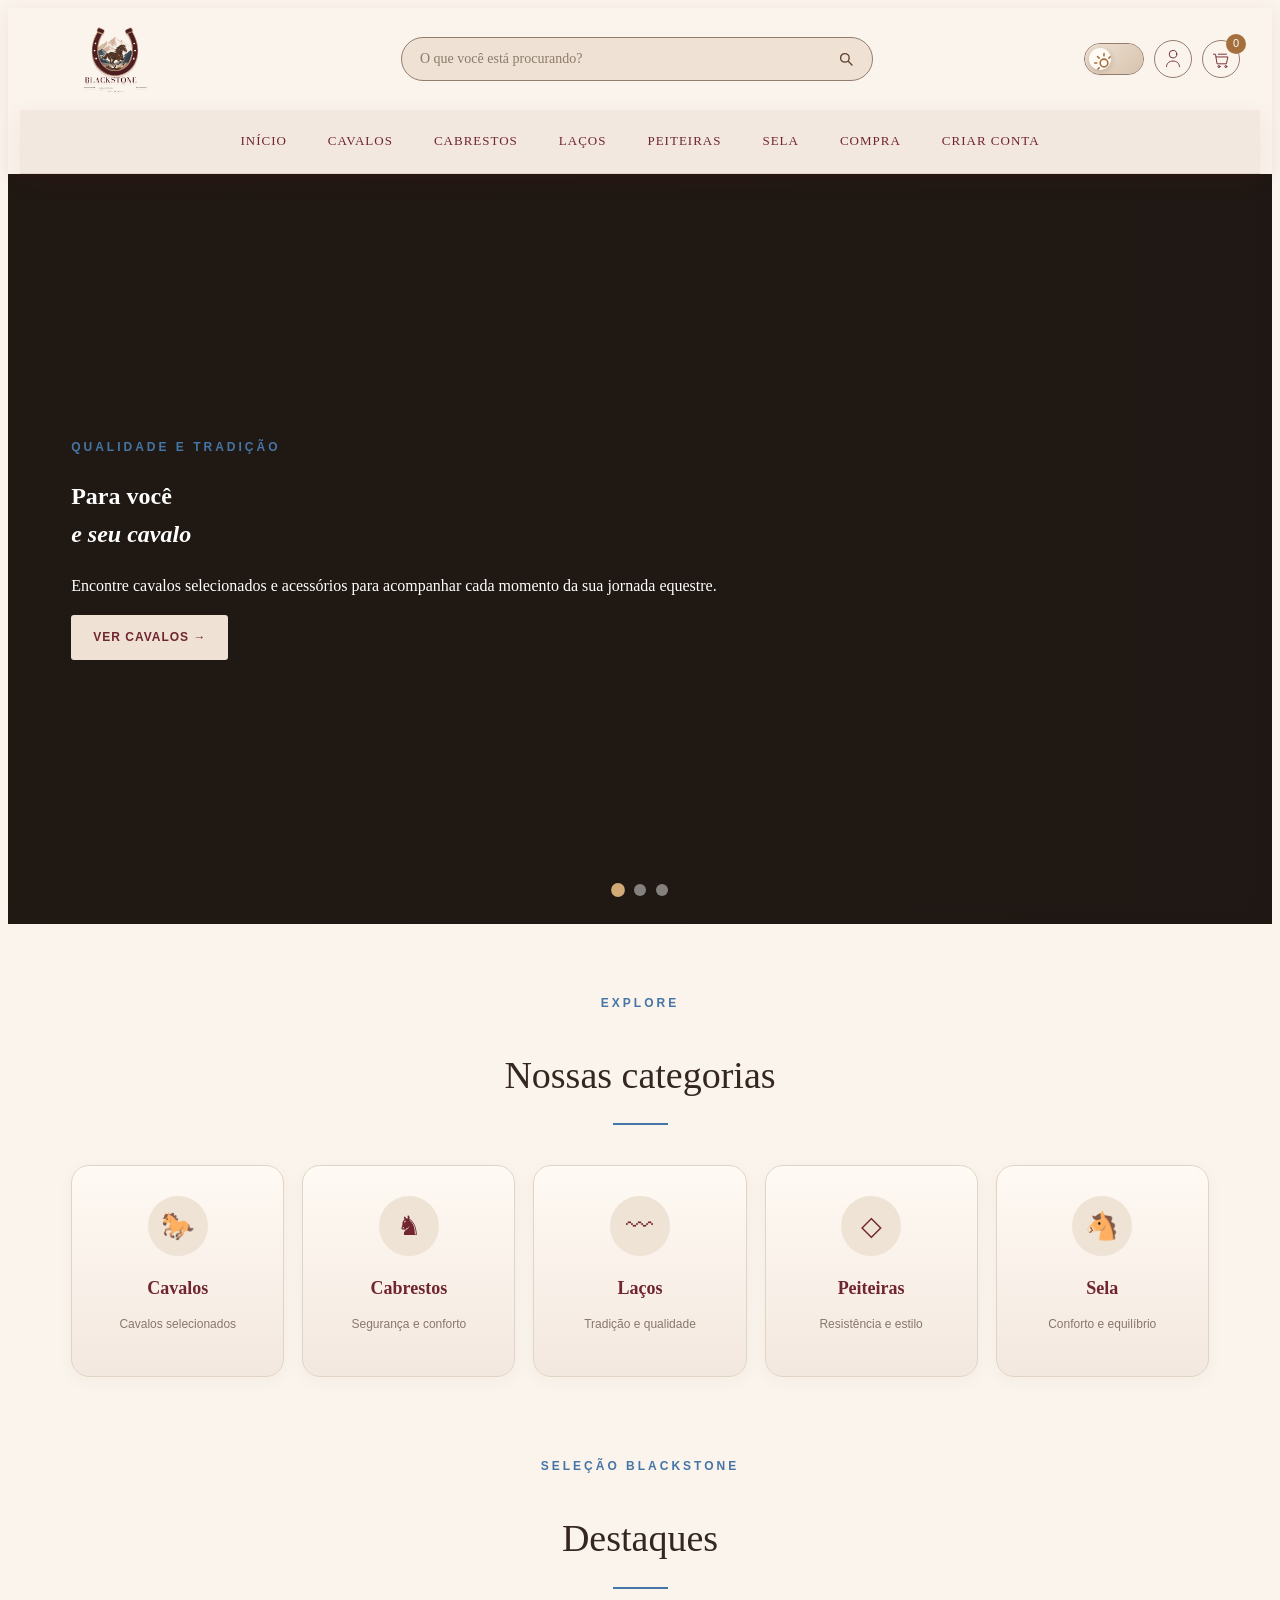
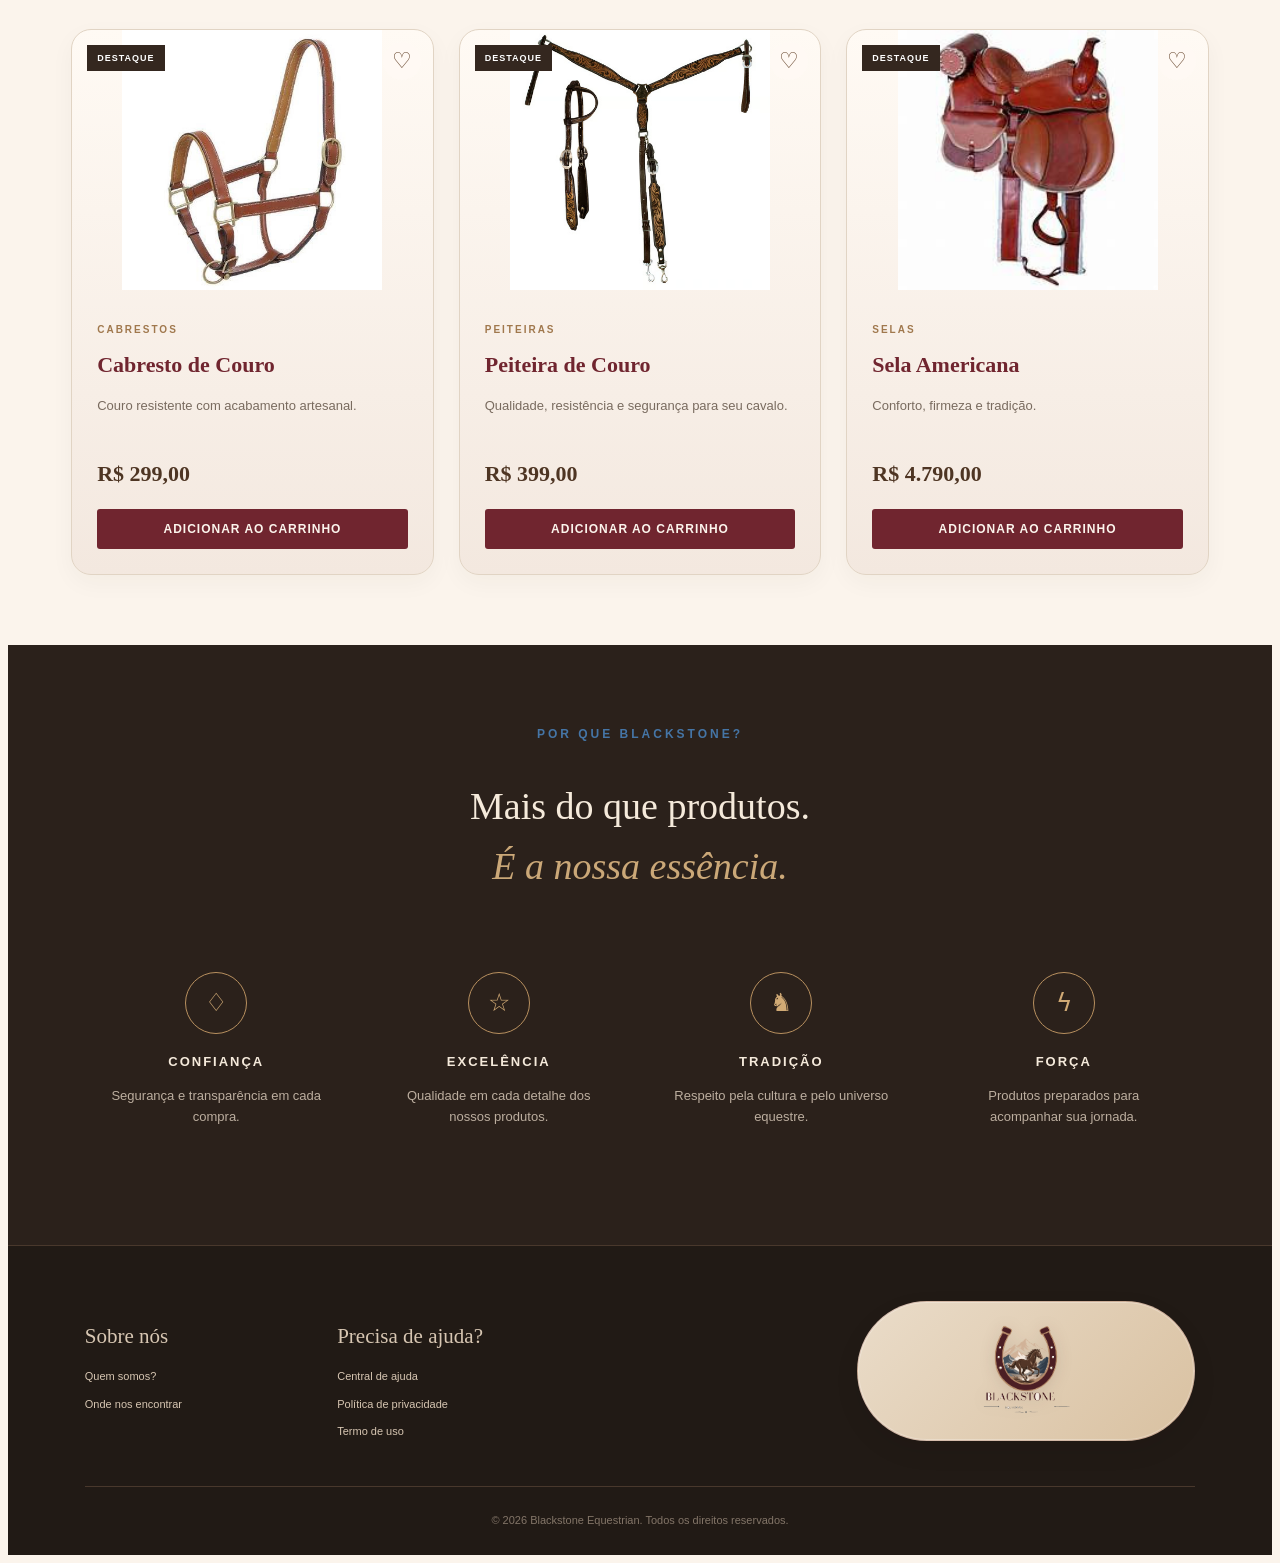
==== index.html @ 51ea4950 "organização do projeto" ====
<!doctype html>
<html lang="pt-BR">
  <head>
    <meta charset="UTF-8" />
    <meta name="viewport" content="width=device-width, initial-scale=1.0" />
    <meta
      name="description"
      content="Blackstone Equestrian - Cavalos e acessórios para o universo equestre."
    />
    <title>Blackstone Equestrian</title>
    <link rel="stylesheet" href="stlye.css" />
  </head>

  <body>
    <div class="site-topo">
      <header class="cabecalho">
        <a href="#inicio" class="logo" aria-label="Blackstone Equestrian">
          <img
            src="assets/img/logobse-transparent.png"
            alt="Blackstone Equestrian"
            class="logo-image"
          />
        </a>

        <div class="pesquisa">
          <input
            type="text"
            id="searchInput"
            placeholder="O que você está procurando?"
          />
          <button type="button" id="searchBtn" aria-label="Buscar">
            <svg class="search-icon" viewBox="0 0 24 24" aria-hidden="true">
              <circle cx="10.5" cy="10.5" r="5.7"></circle>
              <path d="M15.3 15.3 L20 20"></path>
            </svg>
          </button>
        </div>

        <div class="acoes">
          <button
            type="button"
            class="icone theme-toggle"
            id="themeToggle"
            title="Alternar tema"
            aria-label="Alternar modo claro e escuro"
            aria-pressed="false"
          >
            <span class="theme-toggle-track" aria-hidden="true">
              <span class="theme-toggle-icon">
                <svg
                  class="theme-icon-svg sun"
                  viewBox="0 0 24 24"
                  aria-hidden="true"
                >
                  <circle cx="12" cy="12" r="4.2"></circle>
                  <path
                    d="M12 1.8v2.4M12 19.8v2.4M4.93 4.93l1.7 1.7M17.37 17.37l1.7 1.7M1.8 12h2.4M19.8 12h2.4M4.93 19.07l1.7-1.7M17.37 6.63l1.7-1.7"
                  ></path>
                </svg>
                <svg
                  class="theme-icon-svg moon"
                  viewBox="0 0 24 24"
                  aria-hidden="true"
                >
                  <path
                    d="M18.5 14.2A7.2 7.2 0 0 1 9.8 5.5a7.3 7.3 0 1 0 8.7 8.7Z"
                  ></path>
                </svg>
              </span>
            </span>
          </button>

          <a
            href="#conta"
            class="icone"
            title="Minha conta"
            aria-label="Minha conta"
          >
            <svg class="header-icon" viewBox="0 0 32 32" aria-hidden="true">
              <circle cx="16" cy="9" r="5.5"></circle>
              <path d="M6.5 27c.6-5.2 4.1-8 9.5-8s8.9 2.8 9.5 8"></path>
            </svg>
          </a>

          <a
            href="#compra"
            class="icone carrinho"
            title="Carrinho"
            aria-label="Carrinho"
          >
            <svg class="header-icon" viewBox="0 0 32 32" aria-hidden="true">
              <path d="M5 9h3l2.2 14h13.6l2.2-10H9"></path>
              <path d="M12 9h12"></path>
              <circle cx="13" cy="27" r="1.5"></circle>
              <circle cx="23" cy="27" r="1.5"></circle>
            </svg>
            <span id="cartCount">0</span>
          </a>
        </div>
      </header>

      <nav class="menu" aria-label="Navegação principal">
        <a href="#inicio">Início</a>
        <a href="#cavalos">Cavalos</a>
        <a href="#cabrestos">Cabrestos</a>
        <a href="#lacos">Laços</a>
        <a href="#peiteiras">Peiteiras</a>
        <a href="#sela">Sela</a>
        <a href="#compra">Compra</a>
        <a href="#conta">Criar conta</a>
      </nav>
    </div>

    <main>
      <section id="inicio" class="pagina">
        <div class="banner-slider" aria-label="Banner promocional">
          <div class="banner-slide active">
            <div class="banner-conteudo">
              <span class="subtitulo">QUALIDADE E TRADIÇÃO</span>

              <h1>
                Para você
                <br />
                <em>e seu cavalo</em>
              </h1>

              <p>
                Encontre cavalos selecionados e acessórios para acompanhar cada
                momento da sua jornada equestre.
              </p>

              <a href="#cavalos" class="botao botao-claro">VER CAVALOS →</a>
            </div>
          </div>

          <div class="banner-slide">
            <div class="banner-conteudo">
              <span class="subtitulo">O MELHOR PARA O SEU CAVALO</span>

              <h1>
                Estilo,
                <br />
                <em>conforto e tradição</em>
              </h1>

              <p>
                Acesse produtos pensados para desempenho, segurança e cuidado no
                dia a dia da equitação.
              </p>

              <a href="#cabrestos" class="botao botao-claro"
                >VER ACESSÓRIOS →</a
              >
            </div>
          </div>

          <div class="banner-slide">
            <div class="banner-conteudo">
              <span class="subtitulo">SELEÇÃO BLACKSTONE</span>

              <h1>
                Para você
                <br />
                <em>e seu cavalo</em>
              </h1>

              <p>
                Descubra itens de alta qualidade para uma rotina mais elegante,
                segura e completa.
              </p>

              <a href="#sela" class="botao botao-claro">VER SELEÇÃO →</a>
            </div>
          </div>

          <div class="banner-dots" aria-label="Navegação do banner">
            <button
              class="banner-dot active"
              type="button"
              aria-label="Slide 1"
            ></button>
            <button
              class="banner-dot"
              type="button"
              aria-label="Slide 2"
            ></button>
            <button
              class="banner-dot"
              type="button"
              aria-label="Slide 3"
            ></button>
          </div>
        </div>

        <div class="conteudo">
          <div class="titulo-secao">
            <span>EXPLORE</span>
            <h2>Nossas categorias</h2>
          </div>

          <div class="categorias">
            <a href="#cavalos" class="categoria">
              <div class="categoria-icone">🐎</div>
              <h3>Cavalos</h3>
              <p>Cavalos selecionados</p>
            </a>

            <a href="#cabrestos" class="categoria">
              <div class="categoria-icone">♞</div>
              <h3>Cabrestos</h3>
              <p>Segurança e conforto</p>
            </a>

            <a href="#lacos" class="categoria">
              <div class="categoria-icone">〰</div>
              <h3>Laços</h3>
              <p>Tradição e qualidade</p>
            </a>

            <a href="#peiteiras" class="categoria">
              <div class="categoria-icone">◇</div>
              <h3>Peiteiras</h3>
              <p>Resistência e estilo</p>
            </a>

            <a href="#sela" class="categoria">
              <div class="categoria-icone">🐴</div>
              <h3>Sela</h3>
              <p>Conforto e equilíbrio</p>
            </a>
          </div>

          <div class="titulo-secao">
            <span>SELEÇÃO BLACKSTONE</span>
            <h2>Destaques</h2>
          </div>

          <div class="produtos">
            <article class="produto">
              
              <div class="produto-imagem" 
              style="background-image:
               url('./assets/img/cabresto1.jpg'); 
               background-repeat: no-repeat;
               background-size: contain;" >

                <span class="etiqueta">DESTAQUE</span>
                <button class="favorito" type="button">♡</button>

                
              </div>

              <div class="produto-info">
                <span class="categoria-produto">CABRESTOS</span>
                <h3>Cabresto de Couro</h3>

                <p>Couro resistente com acabamento artesanal.</p>
                <strong class="preco">R$ 299,00</strong>
                <button
                  type="button"
                  class="botao"
                  onclick="adicionarCarrinho('Cabresto de Couro', 'R$ 299,00')"
                >
                  ADICIONAR AO CARRINHO
                </button>
              </div>
            </article>

            <article class="produto">

              <div class="produto-imagem" 
              style="background-image:
               url('./assets/img/peitoral\ de\ couro.avif'); 
               background-repeat: no-repeat;
               background-size: contain;" >

                <span class="etiqueta">DESTAQUE</span>
                <button class="favorito" type="button">♡</button>
              </div>

              <div class="produto-info">
                <span class="categoria-produto">PEITEIRAS</span>
                <h3>Peiteira de Couro</h3>
                <p>Qualidade, resistência e segurança para seu cavalo.</p>
                <strong class="preco">R$ 399,00</strong>
                <button
                  type="button"
                  class="botao"
                  onclick="adicionarCarrinho('Peiteira de Couro', 'R$ 399,00')"
                >
                  ADICIONAR AO CARRINHO
                </button>
              </div>
            </article>

            <article class="produto">

              <div class="produto-imagem" 
              style="background-image:
               url('./assets/img/sela.1.jpg'); 
               background-repeat: no-repeat;
               background-size: contain;" >

                <span class="etiqueta">DESTAQUE</span>
                <button class="favorito" type="button">♡</button>
              </div>

              <div class="produto-info">
                <span class="categoria-produto">SELAS</span>
                <h3>Sela Americana</h3>
                <p>Conforto, firmeza e tradição.</p>
                <strong class="preco">R$ 4.790,00</strong>
                <button
                  type="button"
                  class="botao"
                  onclick="adicionarCarrinho('Sela Americana', 'R$ 4.790,00')"
                >
                  ADICIONAR AO CARRINHO
                </button>
              </div>
            </article>
          </div>
        </div>

        <section class="diferenciais">
          <div class="diferenciais-titulo">
            <span>POR QUE BLACKSTONE?</span>
            <h2>
              Mais do que produtos.
              <br />
              <em>É a nossa essência.</em>
            </h2>
          </div>

          <div class="diferenciais-grid">
            <div class="diferencial">
              <div class="diferencial-icone">♢</div>
              <h3>CONFIANÇA</h3>
              <p>Segurança e transparência em cada compra.</p>
            </div>

            <div class="diferencial">
              <div class="diferencial-icone">☆</div>
              <h3>EXCELÊNCIA</h3>
              <p>Qualidade em cada detalhe dos nossos produtos.</p>
            </div>

            <div class="diferencial">
              <div class="diferencial-icone">♞</div>
              <h3>TRADIÇÃO</h3>
              <p>Respeito pela cultura e pelo universo equestre.</p>
            </div>

            <div class="diferencial">
              <div class="diferencial-icone">ϟ</div>
              <h3>FORÇA</h3>
              <p>Produtos preparados para acompanhar sua jornada.</p>
            </div>
          </div>
        </section>
      </section>

      <section id="cavalos" class="pagina pagina-categoria">
        <div class="cabecalho-pagina">
          <span>NOSSA SELEÇÃO</span>
          <h1>Cavalos</h1>
          <p>Cavalos selecionados para diferentes estilos e necessidades.</p>
        </div>

        <div class="conteudo">
          <div class="produtos">
            <article class="produto">
              <div class="produto-imagem"></div>
              <div class="produto-info">
                <span class="categoria-produto">QUARTO DE MILHA</span>
                <h3>Quarto de Milha</h3>
                <p>Excelente linhagem e ótimo desempenho.</p>
                <strong class="preco">R$ 45.000,00</strong>
                <button
                  class="botao"
                  onclick="adicionarCarrinho('Quarto de Milha', 'R$ 45.000,00')"
                >
                  COMPRAR
                </button>
              </div>
            </article>

            <article class="produto">
              <div class="produto-imagem"></div>
              <div class="produto-info">
                <span class="categoria-produto">MANGALARGA</span>
                <h3>Mangalarga Marchador</h3>
                <p>Elegância, resistência e tradição.</p>
                <strong class="preco">R$ 32.000,00</strong>
                <button
                  class="botao"
                  onclick="
                    adicionarCarrinho('Mangalarga Marchador', 'R$ 32.000,00')
                  "
                >
                  COMPRAR
                </button>
              </div>
            </article>

            <article class="produto">
              <div class="produto-imagem"></div>
              <div class="produto-info">
                <span class="categoria-produto">CRIOULO</span>
                <h3>Crioulo</h3>
                <p>Força, docilidade e adaptação.</p>
                <strong class="preco">R$ 28.000,00</strong>
                <button
                  class="botao"
                  onclick="adicionarCarrinho('Crioulo', 'R$ 28.000,00')"
                >
                  COMPRAR
                </button>
              </div>
            </article>
          </div>
        </div>
      </section>

      <section id="cabrestos" class="pagina pagina-categoria">
        <div class="cabecalho-pagina">
          <span>ACESSÓRIOS</span>
          <h1>Cabrestos</h1>
          <p>Segurança, conforto e controle.</p>
        </div>

        <div class="conteudo">
          <div class="produtos">
            <article class="produto">
              <div class="produto-imagem"></div>
              <div class="produto-info">
                <h3>Cabresto de Couro</h3>
                <p>Couro resistente e acabamento artesanal.</p>
                <strong class="preco">R$ 299,00</strong>
                <button
                  class="botao"
                  onclick="adicionarCarrinho('Cabresto de Couro', 'R$ 299,00')"
                >
                  COMPRAR
                </button>
              </div>
            </article>

            <article class="produto">
              <div class="produto-imagem"></div>
              <div class="produto-info">
                <h3>Cabresto de Nylon</h3>
                <p>Leve, resistente e confortável.</p>
                <strong class="preco">R$ 149,00</strong>
                <button
                  class="botao"
                  onclick="adicionarCarrinho('Cabresto de Nylon', 'R$ 149,00')"
                >
                  COMPRAR
                </button>
              </div>
            </article>

            <article class="produto">
              <div class="produto-imagem"></div>
              <div class="produto-info">
                <h3>Cabresto Soft</h3>
                <p>Conforto para o uso diário.</p>
                <strong class="preco">R$ 219,00</strong>
                <button
                  class="botao"
                  onclick="adicionarCarrinho('Cabresto Soft', 'R$ 219,00')"
                >
                  COMPRAR
                </button>
              </div>
            </article>
          </div>
        </div>
      </section>

      <section id="lacos" class="pagina pagina-categoria">
        <div class="cabecalho-pagina">
          <span>ACESSÓRIOS</span>
          <h1>Laços</h1>
          <p>Tradição e qualidade em cada detalhe.</p>
        </div>

        <div class="conteudo">
          <div class="produtos">
            <article class="produto">
              <div class="produto-imagem"></div>
              <div class="produto-info">
                <h3>Laço de Seda</h3>
                <p>Trançado tradicional e acabamento refinado.</p>
                <strong class="preco">R$ 149,00</strong>
                <button
                  class="botao"
                  onclick="adicionarCarrinho('Laço de Seda', 'R$ 149,00')"
                >
                  COMPRAR
                </button>
              </div>
            </article>

            <article class="produto">
              <div class="produto-imagem"></div>
              <div class="produto-info">
                <h3>Laço de Corda</h3>
                <p>Resistente para treino e manejo.</p>
                <strong class="preco">R$ 119,00</strong>
                <button
                  class="botao"
                  onclick="adicionarCarrinho('Laço de Corda', 'R$ 119,00')"
                >
                  COMPRAR
                </button>
              </div>
            </article>

            <article class="produto">
              <div class="produto-imagem"></div>
              <div class="produto-info">
                <h3>Laço de Competição</h3>
                <p>Precisão e desempenho para provas.</p>
                <strong class="preco">R$ 189,00</strong>
                <button
                  class="botao"
                  onclick="adicionarCarrinho('Laço de Competição', 'R$ 189,00')"
                >
                  COMPRAR
                </button>
              </div>
            </article>
          </div>
        </div>
      </section>

      <section id="peiteiras" class="pagina pagina-categoria">
        <div class="cabecalho-pagina">
          <span>ACESSÓRIOS</span>
          <h1>Peiteiras</h1>
          <p>Proteção, conforto e desempenho.</p>
        </div>

        <div class="conteudo">
          <div class="produtos">
            <article class="produto">
              <div class="produto-imagem"></div>
              <div class="produto-info">
                <h3>Peiteira de Couro</h3>
                <p>Couro firme e acabamento artesanal.</p>
                <strong class="preco">R$ 399,00</strong>
                <button
                  class="botao"
                  onclick="adicionarCarrinho('Peiteira de Couro', 'R$ 399,00')"
                >
                  COMPRAR
                </button>
              </div>
            </article>

            <article class="produto">
              <div class="produto-imagem"></div>
              <div class="produto-info">
                <h3>Peiteira de Nylon</h3>
                <p>Resistente e leve.</p>
                <strong class="preco">R$ 259,00</strong>
                <button
                  class="botao"
                  onclick="adicionarCarrinho('Peiteira de Nylon', 'R$ 259,00')"
                >
                  COMPRAR
                </button>
              </div>
            </article>

            <article class="produto">
              <div class="produto-imagem"></div>
              <div class="produto-info">
                <h3>Peiteira Ajustável</h3>
                <p>Regulagem prática e segura.</p>
                <strong class="preco">R$ 279,00</strong>
                <button
                  class="botao"
                  onclick="adicionarCarrinho('Peiteira Ajustável', 'R$ 279,00')"
                >
                  COMPRAR
                </button>
              </div>
            </article>
          </div>
        </div>
      </section>

      <section id="sela" class="pagina pagina-categoria">
        <div class="cabecalho-pagina">
          <span>EQUIPAMENTOS</span>
          <h1>Selas</h1>
          <p>Conforto, equilíbrio e performance.</p>
        </div>

        <div class="conteudo">
          <div class="produtos">
            <article class="produto">
              <div class="produto-imagem"></div>
              <div class="produto-info">
                <h3>Sela Americana</h3>
                <p>Conforto, firmeza e tradição.</p>
                <strong class="preco">R$ 4.790,00</strong>
                <button
                  class="botao"
                  onclick="adicionarCarrinho('Sela Americana', 'R$ 4.790,00')"
                >
                  COMPRAR
                </button>
              </div>
            </article>

            <article class="produto">
              <div class="produto-imagem"></div>
              <div class="produto-info">
                <h3>Sela Tambor</h3>
                <p>Leveza e estabilidade para velocidade.</p>
                <strong class="preco">R$ 3.990,00</strong>
                <button
                  class="botao"
                  onclick="adicionarCarrinho('Sela Tambor', 'R$ 3.990,00')"
                >
                  COMPRAR
                </button>
              </div>
            </article>

            <article class="produto">
              <div class="produto-imagem"></div>
              <div class="produto-info">
                <h3>Sela de Passeio</h3>
                <p>Conforto para longas cavalgadas.</p>
                <strong class="preco">R$ 2.390,00</strong>
                <button
                  class="botao"
                  onclick="adicionarCarrinho('Sela de Passeio', 'R$ 2.390,00')"
                >
                  COMPRAR
                </button>
              </div>
            </article>
          </div>
        </div>
      </section>

      <section id="compra" class="pagina">
        <div class="cabecalho-pagina">
          <span>SEU PEDIDO</span>
          <h1>Finalizar compra</h1>
          <p>Confira seus produtos e seus dados.</p>
        </div>

        <div class="checkout">
          <div class="formulario">
            <h2>Dados de entrega</h2>

            <label for="nomeCompra">Nome completo</label>
            <input type="text" id="nomeCompra" placeholder="Digite seu nome" />

            <label for="emailCompra">E-mail</label>
            <input type="email" id="emailCompra" placeholder="voce@email.com" />

            <label for="telefoneCompra">Telefone</label>
            <input
              type="tel"
              id="telefoneCompra"
              placeholder="(00) 00000-0000"
            />

            <label for="enderecoCompra">Endereço</label>
            <input
              type="text"
              id="enderecoCompra"
              placeholder="Rua, número e complemento"
            />

            <label for="cidadeCompra">Cidade</label>
            <input type="text" id="cidadeCompra" placeholder="Sua cidade" />

            <label for="cepCompra">CEP</label>
            <input type="text" id="cepCompra" placeholder="00000-000" />

            <h2>Pagamento</h2>

            <label for="pagamento">Forma de pagamento</label>
            <select id="pagamento">
              <option value="cartao">Cartão de crédito</option>
              <option value="pix">PIX</option>
              <option value="boleto">Boleto</option>
            </select>
          </div>

          <div class="resumo">
            <h2>Resumo do pedido</h2>
            <div id="resumoCarrinho">
              <p>Seu carrinho está vazio.</p>
            </div>

            <div class="total">
              <span>Total</span>
              <strong id="totalCompra">R$ 0,00</strong>
            </div>

            <button type="button" class="botao" onclick="finalizarCompra()">
              FINALIZAR COMPRA
            </button>

            <button
              type="button"
              class="botao botao-secundario"
              onclick="limparCarrinho()"
            >
              LIMPAR CARRINHO
            </button>
          </div>
        </div>
      </section>

      <section id="conta" class="pagina">
        <div class="cabecalho-pagina">
          <span>BLACKSTONE EQUESTRIAN</span>
          <h1>Criar conta</h1>
          <p>Crie sua conta para acompanhar seus pedidos.</p>
        </div>

        <div class="conta-container">
          <div class="formulario">
            <h2>Seus dados</h2>

            <label for="nomeConta">Nome completo *</label>
            <input type="text" id="nomeConta" placeholder="Digite seu nome" />

            <label for="emailConta">E-mail *</label>
            <input
              type="email"
              id="emailConta"
              placeholder="Digite seu e-mail"
            />

            <label for="telefoneConta">Telefone</label>
            <input
              type="tel"
              id="telefoneConta"
              placeholder="(00) 00000-0000"
            />

            <label for="senhaConta">Senha *</label>
            <input
              type="password"
              id="senhaConta"
              placeholder="Crie uma senha"
            />

            <label for="confirmarSenha">Confirmar senha *</label>
            <input
              type="password"
              id="confirmarSenha"
              placeholder="Digite a senha novamente"
            />

            <div class="checkbox">
              <input type="checkbox" id="termos" />
              <label for="termos">Aceito os termos de uso.</label>
            </div>

            <button type="button" class="botao" onclick="criarConta()">
              CRIAR CONTA
            </button>
          </div>

          <div class="conta-info">
            <span>BEM-VINDO À BLACKSTONE</span>
            <h2>
              Faça parte da nossa
              <em>jornada equestre.</em>
            </h2>
            <p>
              Tenha acesso aos seus pedidos, favoritos e novidades da
              Blackstone.
            </p>
          </div>
        </div>
      </section>
    </main>

    <footer class="rodape">
      <div class="rodape-conteudo">
        <div class="rodape-colunas">
          <div class="rodape-coluna">
            <h2>Sobre nós</h2>
            <a href="#conta">Quem somos?</a>
            <a href="#inicio">Onde nos encontrar</a>
          </div>

          <div class="rodape-coluna">
            <h2>Precisa de ajuda?</h2>
            <a href="#conta">Central de ajuda</a>
            <a href="#conta">Política de privacidade</a>
            <a href="#conta">Termo de uso</a>
          </div>
        </div>

        <div class="rodape-logo-wrap" aria-label="Blackstone Equestrian">
          <img
            src="assets/img/logobse-transparent.png"
            alt="Blackstone Equestrian"
            class="rodape-logo"
          />
        </div>
      </div>

      <small class="rodape-copy"
        >© 2026 Blackstone Equestrian. Todos os direitos reservados.</small
      >
    </footer>

    <script src="assets/script.js"></script>
  </body>
</html>
---- stlye.css ----
css
/* =====================================================
   CONFIGURAÇÕES GERAIS
===================================================== */

* {
    margin: 0;
    padding: 0;
    box-sizing: border-box;
}

html {
    scroll-behavior: smooth;
}

body {
    --bg-color: #FBF4EC;
    --bg-panel: #F3E8DF;
    --primary: #70252F;
    --secondary: #4575A6;
    --search-bg: #EFE2D5;
    --search-border: #947D6F;
    --text-soft: #5d422d;
    --card-bg: #fffaf4;
    --card-border: #e1d4c4;
    --shadow: rgba(112, 37, 47, 0.08);

    font-family: Georgia, "Times New Roman", serif;
    background: var(--bg-color);
    color: var(--primary);
    line-height: 1.6;
    min-height: 100vh;
    overflow-x: hidden;
    transition: background 0.3s ease, color 0.3s ease;
}

body.dark-theme {
    --bg-color: #1a1d22;
    --bg-panel: #232a31;
    --primary: #f8efe8;
    --secondary: #c3dcff;
    --search-bg: #2d343c;
    --search-border: #5a6875;
    --text-soft: #efe2d5;
    --card-bg: #2a3038;
    --card-border: #3b4652;
    --shadow: rgba(0, 0, 0, 0.28);
}

body.dark-theme .logo,
body.dark-theme .logo-sub,
body.dark-theme .menu a,
body.dark-theme .titulo-secao h2,
body.dark-theme .diferenciais-titulo h2,
body.dark-theme .cabecalho-pagina h1,
body.dark-theme .formulario h2,
body.dark-theme .resumo h2,
body.dark-theme .conta-info h2,
body.dark-theme .produto-info h3,
body.dark-theme .categoria h3,
body.dark-theme .diferencial h3,
body.dark-theme .banner h1,
body.dark-theme .conta-info h2 em,
body.dark-theme .banner h1 em,
body.dark-theme .diferenciais-titulo em {
    color: #f8efe8;
}

body.dark-theme .subtitulo,
body.dark-theme .titulo-secao > span,
body.dark-theme .diferenciais-titulo > span,
body.dark-theme .cabecalho-pagina > span,
body.dark-theme .conta-info > span {
    color: #c3dcff;
}

body.dark-theme .categoria p,
body.dark-theme .produto-info p,
body.dark-theme .cabecalho-pagina p,
body.dark-theme .conta-info p,
body.dark-theme .diferencial p,
body.dark-theme .formulario label,
body.dark-theme .preco,
body.dark-theme .produto-info .categoria-produto {
    color: #e7d8c8;
}

main {
    width: 100%;
}

img {
    display: block;
    max-width: 100%;
}

a {
    text-decoration: none;
    color: inherit;
}

button,
input,
select {
    font-family: inherit;
}

button {
    cursor: pointer;
}

::selection {
    background: rgba(184, 144, 95, 0.35);
}


/* =====================================================
   CABEÇALHO
===================================================== */

.site-topo {
    position: sticky;
    top: 0;
    z-index: 1000;
    width: 100%;
    background-color: var(--bg-color);
    box-shadow: 0 3px 15px var(--shadow);
    transition: transform 0.3s ease, opacity 0.3s ease, box-shadow 0.3s ease;
}

.site-topo.is-hidden {
    transform: translateY(-100%);
    opacity: 0;
    box-shadow: none;
    pointer-events: none;
}

.cabecalho {
    width: min(100%, 1200px);
    min-height: 78px;
    background-color: var(--bg-color);
    color: var(--primary);

    display: grid;
    grid-template-columns: 150px minmax(0, 1fr) auto;
    align-items: center;
    gap: 8px;

    padding: 10px 18px;
    margin: 0 auto;
}


/* LOGO */

.logo {
    display: flex;
    align-items: center;
    justify-content: center;
    min-width: 110px;
    line-height: 1;
    color: var(--primary);
    text-transform: uppercase;
    letter-spacing: 2px;
    transform: translateY(2px);
}

.logo-image {
    display: block;
    width: min(100%, 340px);
    height: auto;
    max-height: 82px;
    object-fit: contain;
    filter: drop-shadow(0 2px 0 rgba(112, 37, 47, 0.12));
}


/* PESQUISA */

.pesquisa {
    width: 100%;
    max-width: 470px;
    justify-self: center;

    display: flex;
    align-items: center;

    background-color: var(--search-bg);
    border: 1px solid var(--search-border);
    border-radius: 30px;
    overflow: hidden;
}

.pesquisa input {
    flex: 1;

    border: none;
    outline: none;

    background: transparent;

    padding: 13px 18px;

    color: #2d241e;
    font-size: 14px;
}

.pesquisa input::placeholder {
    color: #8c7b6b;
}

.pesquisa button {
    border: none;
    background: transparent;

    padding: 10px 17px;

    color: #5d422d;

    transition: 0.3s;
}

.search-icon {
    width: 18px;
    height: 18px;
    stroke: currentColor;
    stroke-width: 1.8;
    fill: none;
    stroke-linecap: round;
    stroke-linejoin: round;
    display: block;
}

.pesquisa button:hover {
    transform: scale(1.15);
}


/* ÍCONES */

.acoes {
    display: flex;
    align-items: center;
    gap: 10px;
}

.icone {
    position: relative;

    width: 36px;
    height: 36px;

    display: flex;
    align-items: center;
    justify-content: center;

    border: 1px solid var(--search-border);
    border-radius: 50%;
    background-color: var(--bg-color);
    color: var(--primary);

    font-size: 17px;

    transition: 0.3s;
}

.icone:hover {
    background-color: #4575A6;
    color: #FBF4EC;
    transform: translateY(-2px);
    border-color: #4575A6;
}

.header-icon {
    width: 22px;
    height: 22px;
    fill: none;
    stroke: currentColor;
    stroke-width: 1.35;
    stroke-linecap: round;
    stroke-linejoin: round;
}

.theme-toggle {
    width: 60px;
    height: 32px;
    padding: 0;
    border: 1px solid var(--search-border);
    border-radius: 999px;
    background: var(--search-bg);
    color: var(--primary);
    box-shadow: 0 0 0 0 rgba(69, 117, 166, 0.2);
}

.theme-toggle-track {
    position: relative;
    display: block;
    width: 100%;
    height: 100%;
    border-radius: inherit;
    background: linear-gradient(135deg, #efe2d5 0%, #d7c3ad 100%);
    transition: background 0.3s ease;
}

.theme-toggle-icon {
    position: absolute;
    top: 4px;
    left: 4px;
    width: 22px;
    height: 22px;
    display: grid;
    place-items: center;
    border-radius: 50%;
    overflow: hidden;
    background: #fffaf4;
    color: #a46f3c;
    box-shadow: 0 2px 6px rgba(54, 38, 26, 0.2);
    transition: transform 0.3s ease, background 0.3s ease, color 0.3s ease;
}

.theme-icon-svg {
    position: absolute;
    inset: 0;
    width: 100%;
    height: 100%;
    padding: 4px;
    stroke: currentColor;
    fill: none;
    stroke-width: 1.7;
    stroke-linecap: round;
    stroke-linejoin: round;
    transition: opacity 0.25s ease, transform 0.25s ease;
}

.theme-icon-svg.sun {
    opacity: 1;
    transform: scale(1);
}

.theme-icon-svg.moon {
    opacity: 0;
    transform: scale(0.8);
}

body.dark-theme .theme-toggle-track {
    background: linear-gradient(135deg, #355b82 0%, #4575a6 100%);
}

body.dark-theme .theme-toggle-icon {
    transform: translateX(30px);
    background: #f8efe8;
    color: #4575a6;
}

body.dark-theme .theme-icon-svg.sun {
    opacity: 0;
    transform: scale(0.8);
}

body.dark-theme .theme-icon-svg.moon {
    opacity: 1;
    transform: scale(1);
}

.theme-toggle:hover {
    background-color: var(--search-bg);
    box-shadow: 0 6px 18px rgba(69, 117, 166, 0.2);
}

.theme-toggle:focus-visible {
    outline: 3px solid rgba(69, 117, 166, 0.35);
    outline-offset: 3px;
}

.carrinho span {
    position: absolute;

    top: -7px;
    right: -7px;

    width: 20px;
    height: 20px;

    display: flex;
    align-items: center;
    justify-content: center;

    background-color: #a46f3c;
    color: white;

    border-radius: 50%;

    font-size: 11px;
    font-family: Arial, sans-serif;
}


/* =====================================================
   MENU
===================================================== */

.menu {
    width: min(100%, 1200px);
    margin: 0 auto;

    display: flex;
    align-items: center;
    justify-content: center;
    flex-wrap: wrap;

    gap: 5px;

    background: var(--bg-panel);
    color: var(--primary);

    padding: 12px 20px;

    border-bottom: 1px solid var(--card-border);
    box-shadow: 0 8px 25px var(--shadow);
}

.menu a {
    padding: 9px 18px;

    font-size: 13px;
    text-transform: uppercase;
    letter-spacing: 1px;
    border-radius: 999px;
    color: var(--primary);

    transition: 0.3s;
}

.menu a:hover {
    color: #4575A6;
    background-color: rgba(69, 117, 166, 0.1);
    transform: translateY(-1px);
}


/* =====================================================
   PÁGINAS
===================================================== */

.pagina {
    display: none;
    width: 100%;
    min-height: 500px;
}

.pagina:target,
#inicio {
    display: block;
}

.conteudo {
    width: min(90%, 1200px);
    margin: 0 auto;
    padding: 70px 0;
}


/* =====================================================
   BANNER PRINCIPAL
===================================================== */

.banner-slider {
    position: relative;
    min-height: calc(100vh - 150px);
    overflow: hidden;
    background: #1f1814;
    box-shadow: inset 0 -10px 20px rgba(0, 0, 0, 0.08);
}

.banner-slide {
    position: absolute;
    inset: 0;
    display: flex;
    align-items: center;
    opacity: 0;
    visibility: hidden;
    transition: opacity 0.7s ease, visibility 0.7s ease;
    background-size: cover;
    background-position: center;
}

.banner-slide.active {
    opacity: 1;
    visibility: visible;
}

.banner-slide:nth-child(1) {
    background:
        linear-gradient(
            90deg,
            rgba(32, 24, 19, 0.94),
            rgba(32, 24, 19, 0.72),
            rgba(32, 24, 19, 0.35)
        ),
        url("banner-cavalo.jpg");
}

.banner-slide:nth-child(2) {
    background:
        linear-gradient(
            90deg,
            rgba(22, 17, 14, 0.9),
            rgba(22, 17, 14, 0.75),
            rgba(22, 17, 14, 0.35)
        ),
        url("https://images.unsplash.com/photo-1553284965-83fd3e82fa5a?auto=format&fit=crop&w=1600&q=80");
}

.banner-slide:nth-child(3) {
    background:
        linear-gradient(
            90deg,
            rgba(24, 18, 15, 0.92),
            rgba(24, 18, 15, 0.72),
            rgba(24, 18, 15, 0.35)
        ),
        url("https://images.unsplash.com/photo-1535268647677-300dbf3d78d1?auto=format&fit=crop&w=1600&q=80");
}

.banner-conteudo {
    width: min(90%, 1200px);
    margin: 0 auto;
    padding: 80px 0;
    color: #fff;
}

.banner-dots {
    position: absolute;
    left: 50%;
    bottom: 28px;
    transform: translateX(-50%);
    display: flex;
    gap: 10px;
    z-index: 2;
}

.banner-dot {
    width: 12px;
    height: 12px;
    border-radius: 50%;
    border: none;
    background: rgba(255, 255, 255, 0.45);
    cursor: pointer;
    transition: all 0.3s ease;
}

.banner-dot.active {
    background: #d1aa75;
    transform: scale(1.15);
}

.subtitulo,
.titulo-secao > span,
.diferenciais-titulo > span,
.cabecalho-pagina > span,
.conta-info > span {
    display: block;

    color: #4575A6;

    font-family: Arial, Helvetica, sans-serif;

    font-size: 12px;
    font-weight: bold;

    letter-spacing: 3px;
    text-transform: uppercase;

    margin-bottom: 15px;
}

.banner h1 {
    font-size: clamp(42px, 6vw, 75px);

    line-height: 1.05;

    font-weight: normal;

    margin-bottom: 25px;
}

.banner h1 em {
    color: #d7b783;
    font-style: italic;
}

.banner p {
    max-width: 520px;

    color: #eee0d0;

    font-family: Arial, Helvetica, sans-serif;

    font-size: 16px;

    margin-bottom: 30px;
}


/* =====================================================
   BOTÕES
===================================================== */

.botao {
    display: inline-block;

    border: none;

    background-color: #70252F;
    color: #FBF4EC;

    padding: 13px 22px;

    font-family: Arial, Helvetica, sans-serif;

    font-size: 12px;
    font-weight: bold;

    letter-spacing: 1px;

    border-radius: 3px;

    transition: 0.3s;
}

.botao:hover {
    background-color: #4575A6;
    transform: translateY(-2px);
    box-shadow: 0 5px 15px rgba(69, 117, 166, 0.25);
}

.botao-claro {
    background-color: #EFE2D5;
    color: #70252F;
}

.botao-claro:hover {
    background-color: #4575A6;
    color: #FBF4EC;
}


/* =====================================================
   TÍTULOS DAS SEÇÕES
===================================================== */

.titulo-secao {
    text-align: center;
    margin-bottom: 40px;
}

.titulo-secao h2,
.diferenciais-titulo h2 {
    font-size: 38px;
    font-weight: normal;

    color: #33271f;
}

.titulo-secao h2::after {
    content: "";

    display: block;

    width: 55px;
    height: 2px;

    background-color: #4575A6;

    margin: 18px auto 0;
}


/* =====================================================
   CATEGORIAS
===================================================== */

.categorias {
    display: grid;
    grid-template-columns: repeat(auto-fit, minmax(180px, 1fr));
    gap: 18px;
    margin-bottom: 80px;
}

.categoria {
    background: linear-gradient(180deg, var(--card-bg) 0%, var(--bg-panel) 100%);
    border: 1px solid var(--card-border);
    border-radius: 18px;
    padding: 30px 15px;
    text-align: center;
    transition: 0.3s;
    box-shadow: 0 4px 18px rgba(60, 43, 28, 0.04);
}

.categoria:hover {
    transform: translateY(-7px);
    border-color: #b8905f;
    box-shadow: 0 18px 30px rgba(60, 43, 28, 0.12);
}

.categoria-icone {
    width: 60px;
    height: 60px;

    margin: 0 auto 15px;

    display: flex;
    align-items: center;
    justify-content: center;

    border-radius: 50%;

    background-color: #eee3d5;

    font-size: 27px;
}

.categoria h3 {
    font-size: 18px;
    margin-bottom: 5px;
}

.categoria p {
    font-family: Arial, Helvetica, sans-serif;

    color: #88786a;

    font-size: 12px;
}


/* =====================================================
   PRODUTOS
===================================================== */

.produtos {
    display: grid;
    grid-template-columns: repeat(auto-fit, minmax(240px, 1fr));
    gap: 25px;
}

.produto {
    background: linear-gradient(180deg, var(--card-bg) 0%, var(--bg-panel) 100%);
    border: 1px solid var(--card-border);
    border-radius: 20px;
    overflow: hidden;
    transition: 0.3s;
    box-shadow: 0 8px 25px rgba(60, 43, 28, 0.04);
}

.produto:hover {
    transform: translateY(-6px);
    box-shadow: 0 18px 35px rgba(60, 43, 28, 0.13);
}


/* IMAGEM DO PRODUTO */

.produto-imagem {
    height: 260px;

    position: relative;

    background:
        linear-gradient(
            135deg,
            #d8c4ac,
            #a88c70
        );

    background-size: cover;
    background-position: center;
}

/*
   Caso você coloque imagens específicas,
   pode usar:

   .produto:nth-child(1) .produto-imagem {
       background-image: url("cabresto.jpg");
   }
*/


.etiqueta {
    position: absolute;

    top: 15px;
    left: 15px;

    padding: 6px 10px;

    background-color: #34271f;
    color: #fff;

    font-family: Arial, Helvetica, sans-serif;

    font-size: 9px;
    font-weight: bold;

    letter-spacing: 1px;
}

.favorito {
    position: absolute;

    top: 12px;
    right: 12px;

    width: 38px;
    height: 38px;

    border: none;
    border-radius: 50%;

    background-color: rgba(255, 250, 244, 0.9);

    color: #68482f;

    font-size: 22px;

    transition: 0.3s;
}

.favorito:hover {
    background-color: #68482f;
    color: white;
}


/* INFORMAÇÕES */

.produto-info {
    padding: 25px;
}

.categoria-produto {
    color: #a0784d;

    font-family: Arial, Helvetica, sans-serif;

    font-size: 10px;
    font-weight: bold;

    letter-spacing: 2px;
}

.produto-info h3 {
    font-size: 22px;

    margin: 7px 0 10px;
}

.produto-info p {
    color: #796b5f;

    font-family: Arial, Helvetica, sans-serif;

    font-size: 13px;

    min-height: 45px;

    margin-bottom: 15px;
}

.preco {
    display: block;

    color: #4e3523;

    font-size: 22px;

    margin-bottom: 18px;
}

.produto-info .botao {
    width: 100%;
}


/* =====================================================
   DIFERENCIAIS
===================================================== */

.diferenciais {
    background-color: #2b211b;

    color: #eee0d0;

    padding: 80px 6%;
}

.diferenciais-titulo {
    text-align: center;

    margin-bottom: 50px;
}

.diferenciais-titulo h2 {
    color: #f5eadb;
}

.diferenciais-titulo em {
    color: #cba878;
}

.diferenciais-grid {
    max-width: 1100px;

    margin: 0 auto;

    display: grid;

    grid-template-columns: repeat(4, 1fr);

    gap: 30px;
}

.diferencial {
    text-align: center;

    padding: 25px 15px;
}

.diferencial-icone {
    width: 60px;
    height: 60px;

    margin: 0 auto 18px;

    border: 1px solid #b8905f;
    border-radius: 50%;

    display: flex;
    align-items: center;
    justify-content: center;

    color: #d1aa75;

    font-size: 25px;
}

.diferencial h3 {
    color: #f5eadb;

    font-family: Arial, Helvetica, sans-serif;

    font-size: 13px;

    letter-spacing: 2px;

    margin-bottom: 10px;
}

.diferencial p {
    color: #bcae9f;

    font-family: Arial, Helvetica, sans-serif;

    font-size: 13px;
}


/* =====================================================
   CABEÇALHO DAS PÁGINAS DE CATEGORIA
===================================================== */

.cabecalho-pagina {
    text-align: center;

    padding: 90px 20px 55px;

    background-color: #eee5da;

    border-bottom: 1px solid #ddd0c0;
}

.cabecalho-pagina h1 {
    color: #33271f;

    font-size: clamp(38px, 5vw, 55px);

    font-weight: normal;

    margin-bottom: 10px;
}

.cabecalho-pagina p {
    color: #76685c;

    font-family: Arial, Helvetica, sans-serif;

    font-size: 15px;
}


/* =====================================================
   CHECKOUT / COMPRA
===================================================== */

.checkout {
    width: 90%;
    max-width: 1100px;

    margin: 0 auto;

    padding: 70px 0;

    display: grid;

    grid-template-columns: 1.4fr 1fr;

    gap: 35px;
}

.formulario,
.resumo {
    background-color: #fffaf4;

    border: 1px solid #e0d3c4;

    padding: 35px;
}

.formulario h2,
.resumo h2 {
    color: #3a2b20;

    font-size: 25px;
    font-weight: normal;

    margin-bottom: 25px;
}

.formulario h2:not(:first-child) {
    margin-top: 35px;
}

.formulario label {
    display: block;

    color: #5d4b3c;

    font-family: Arial, Helvetica, sans-serif;

    font-size: 13px;
    font-weight: bold;

    margin: 15px 0 7px;
}

.formulario input,
.formulario select {
    width: 100%;

    padding: 13px 15px;

    border: 1px solid #d7c8b7;

    border-radius: 3px;

    background-color: #fff;

    outline: none;

    font-size: 14px;

    transition: 0.3s;
}

.formulario input:focus,
.formulario select:focus {
    border-color: #a0784d;

    box-shadow: 0 0 0 3px rgba(160, 120, 77, 0.12);
}


/* RESUMO */

.resumo {
    height: fit-content;

    position: sticky;
    top: 130px;
}

#resumoCarrinho {
    min-height: 100px;

    color: #817366;

    font-family: Arial, Helvetica, sans-serif;

    font-size: 14px;
}

.total {
    display: flex;
    align-items: center;
    justify-content: space-between;

    border-top: 1px solid #dfd1c0;

    padding-top: 20px;

    margin-top: 20px;

    font-family: Arial, Helvetica, sans-serif;
}

.total strong {
    color: #4f3523;

    font-size: 22px;
}

.resumo .botao {
    width: 100%;
    margin-top: 20px;
}

.botao-secundario {
    background-color: transparent;

    color: #68482f;

    border: 1px solid #68482f;
}

.botao-secundario:hover {
    background-color: #68482f;
    color: white;
}


/* =====================================================
   CRIAR CONTA
===================================================== */

.conta-container {
    width: 90%;
    max-width: 1000px;

    margin: 0 auto;

    padding: 70px 0;

    display: grid;

    grid-template-columns: 1fr 1fr;

    gap: 35px;
}

.checkbox {
    display: flex;

    align-items: center;

    gap: 10px;

    margin: 20px 0;
}

.checkbox input {
    width: auto;
}

.checkbox label {
    margin: 0;
    font-weight: normal;
}

.conta-info {
    min-height: 100%;

    padding: 50px;

    display: flex;
    flex-direction: column;
    justify-content: center;

    background-color: #2b211b;

    color: #f5eadb;
}

.conta-info h2 {
    font-size: 38px;

    line-height: 1.2;

    font-weight: normal;

    margin-bottom: 20px;
}

.conta-info h2 em {
    color: #cba878;
}

.conta-info p {
    color: #c6b7a6;

    font-family: Arial, Helvetica, sans-serif;

    font-size: 14px;
}


/* =====================================================
   RODAPÉ
===================================================== */

.rodape {
    background-color: #211a15;

    color: #d9cbb9;

    padding: 55px max(20px, 6vw) 25px;

    border-top: 1px solid #49382c;
}

.rodape-conteudo {
    width: min(100%, 1120px);
    margin: 0 auto;
    display: flex;
    align-items: center;
    justify-content: space-between;
    gap: 50px;
}

.rodape-logo-wrap {
    display: flex;
    align-items: center;
    justify-content: center;
    flex: 1;
    min-width: 160px;
    max-width: 300px;
    padding: 14px 18px;
    border-radius: 999px;
    background: linear-gradient(135deg, #eadcc9 0%, #d9c1a1 100%);
    border: 1px solid rgba(112, 37, 47, 0.15);
    box-shadow: 0 10px 24px rgba(28, 17, 12, 0.08), inset 0 0 0 1px rgba(255, 255, 255, 0.25);
}

.rodape-logo {
    display: block;
    width: min(100%, 260px);
    height: auto;
    max-height: 110px;
    object-fit: contain;
    opacity: 1;
    filter: drop-shadow(0 2px 8px rgba(52, 28, 22, 0.12));
}

.rodape-colunas {
    display: flex;
    gap: clamp(45px, 8vw, 120px);
}

.rodape-coluna {
    display: flex;
    flex-direction: column;
    gap: 10px;
    min-width: 150px;
}

.rodape-coluna h2 {
    margin-bottom: 5px;
    color: #d7c6b2;
    font-size: 21px;
    font-weight: normal;
}

.rodape-coluna a {
    color: #d7c6b2;

    font-family: Arial, Helvetica, sans-serif;

    font-size: 11px;

    transition: 0.3s;
}

.rodape-coluna a:hover {
    color: #d1aa75;
}

.rodape-copy {
    display: block;
    width: min(100%, 1120px);
    margin: 45px auto 0;
    text-align: center;

    padding-top: 25px;

    border-top: 1px solid #49382c;

    color: #837568;

    font-family: Arial, Helvetica, sans-serif;

    font-size: 11px;
}

@media (max-width: 700px) {
    .rodape-conteudo,
    .rodape-colunas {
        flex-direction: column;
    }

    .rodape-colunas {
        width: 100%;
        align-items: center;
        text-align: center;
    }

}


/* =====================================================
   RESPONSIVIDADE — TABLET
===================================================== */

@media (max-width: 900px) {

    .cabecalho {
        grid-template-columns: 1fr;
        justify-items: center;
        gap: 14px;
        padding: 18px 20px;
    }

    .logo {
        justify-content: center;
        align-items: center;
        text-align: center;
    }

    .pesquisa {
        width: 100%;
        max-width: none;
    }

    .menu {
        padding-left: 12px;
        padding-right: 12px;
    }

    .categorias {
        grid-template-columns: repeat(3, 1fr);
    }

    .produtos {
        grid-template-columns: repeat(2, 1fr);
    }

    .diferenciais-grid {
        grid-template-columns: repeat(2, 1fr);
    }

    .checkout {
        grid-template-columns: 1fr;
    }

    .resumo {
        position: static;
    }

    .conta-container {
        grid-template-columns: 1fr;
    }
}


/* =====================================================
   RESPONSIVIDADE — CELULAR
===================================================== */

@media (max-width: 600px) {

    .cabecalho {
        padding: 15px 20px;
        gap: 15px;
    }

    .logo-text {
        font-size: 18px;
    }

    .logo-sub {
        letter-spacing: 3px;
    }

    .acoes {
        gap: 8px;
    }

    .icone {
        width: 38px;
        height: 38px;
    }

    .menu {
        gap: 0;
        padding: 8px 10px;
    }

    .menu a {
        font-size: 10px;
        padding: 7px 8px;
    }

    .banner {
        min-height: 520px;
    }

    .banner-conteudo {
        padding: 60px 0;
    }

    .banner h1 {
        font-size: 43px;
    }

    .banner p {
        font-size: 14px;
    }

    .conteudo {
        width: 88%;
        padding: 55px 0;
    }

    .titulo-secao h2,
    .diferenciais-titulo h2 {
        font-size: 30px;
    }

    .categorias {
        grid-template-columns: repeat(2, 1fr);
    }

    .produtos {
        grid-template-columns: 1fr;
    }

    .produto-imagem {
        height: 230px;
    }

    .diferenciais {
        padding: 60px 20px;
    }

    .diferenciais-grid {
        grid-template-columns: 1fr;
    }

    .cabecalho-pagina {
        padding: 60px 20px 40px;
    }

    .checkout,
    .conta-container {
        width: 88%;
        padding: 50px 0;
    }

    .formulario,
    .resumo {
        padding: 25px 20px;
    }

    .conta-info {
        padding: 35px 25px;
    }

    .conta-info h2 {
        font-size: 30px;
    }

    .rodape-links {
        flex-direction: column;
        gap: 10px;
    }
}
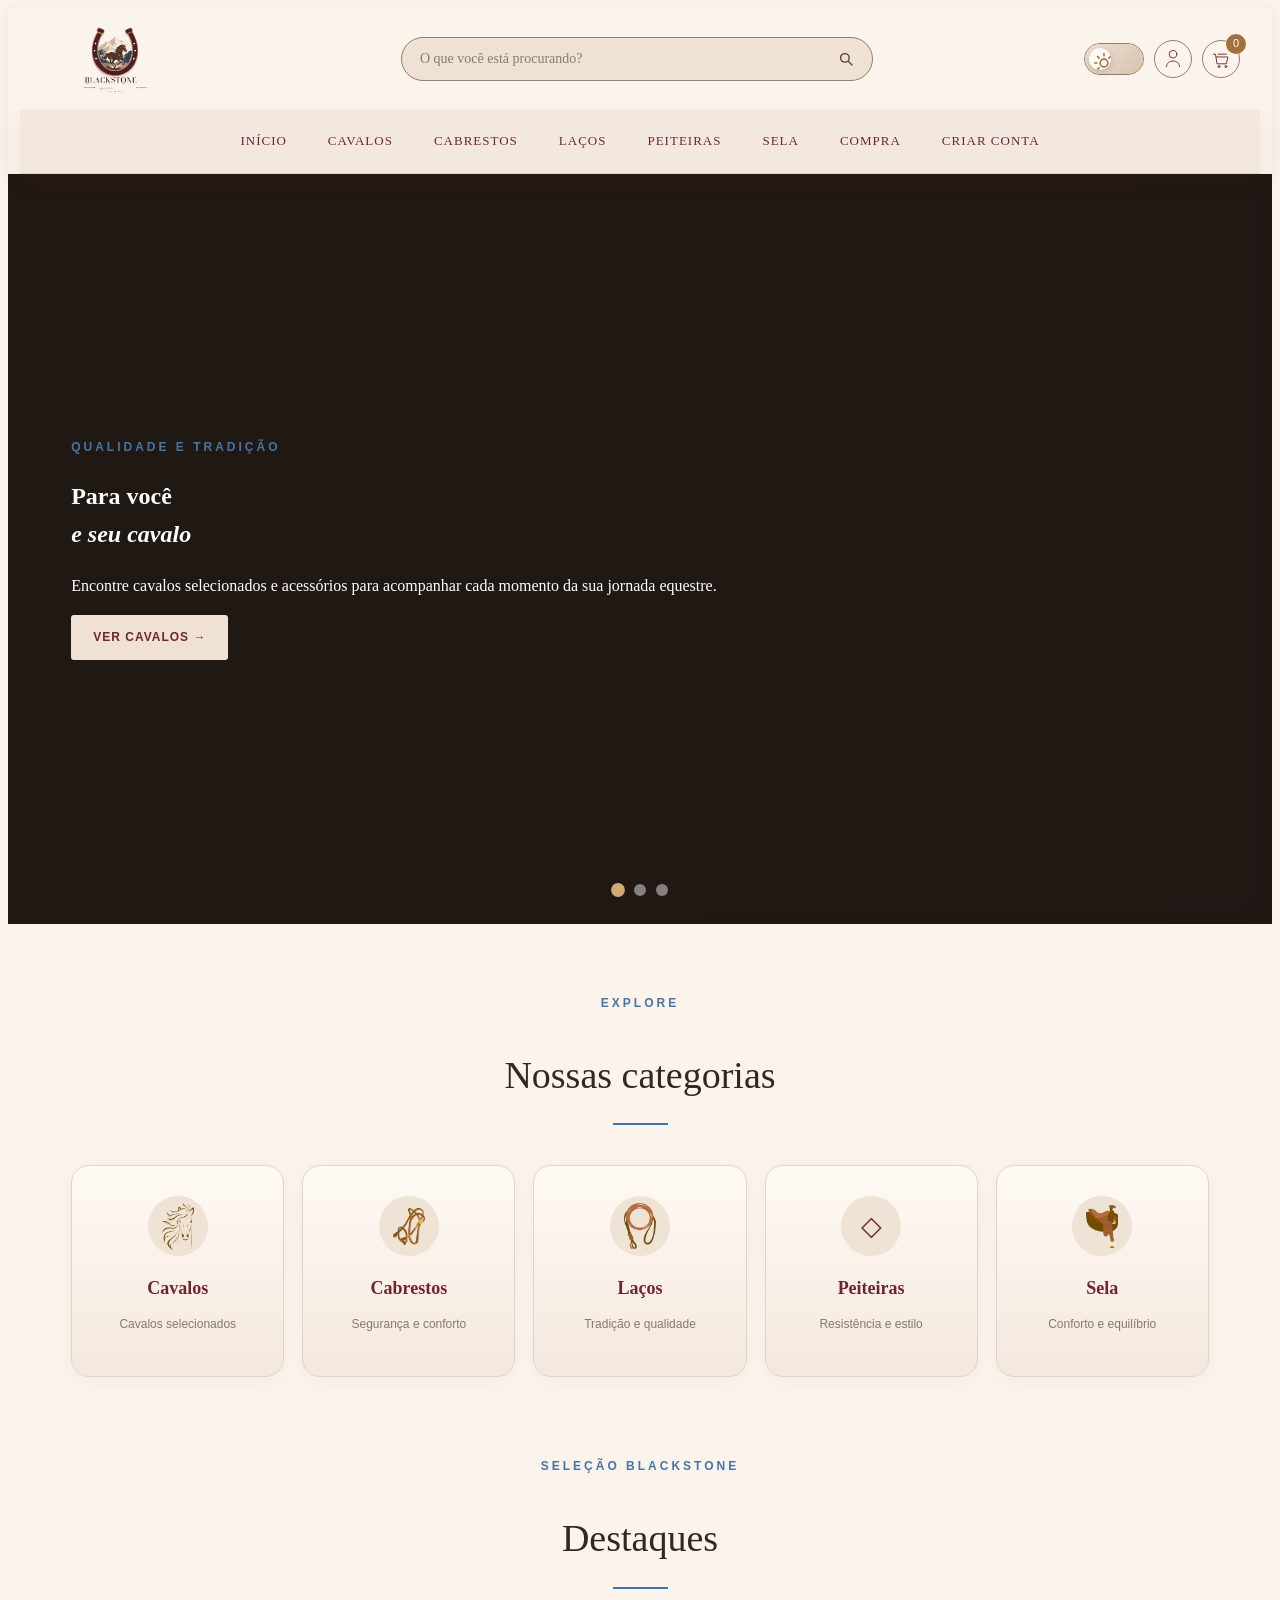
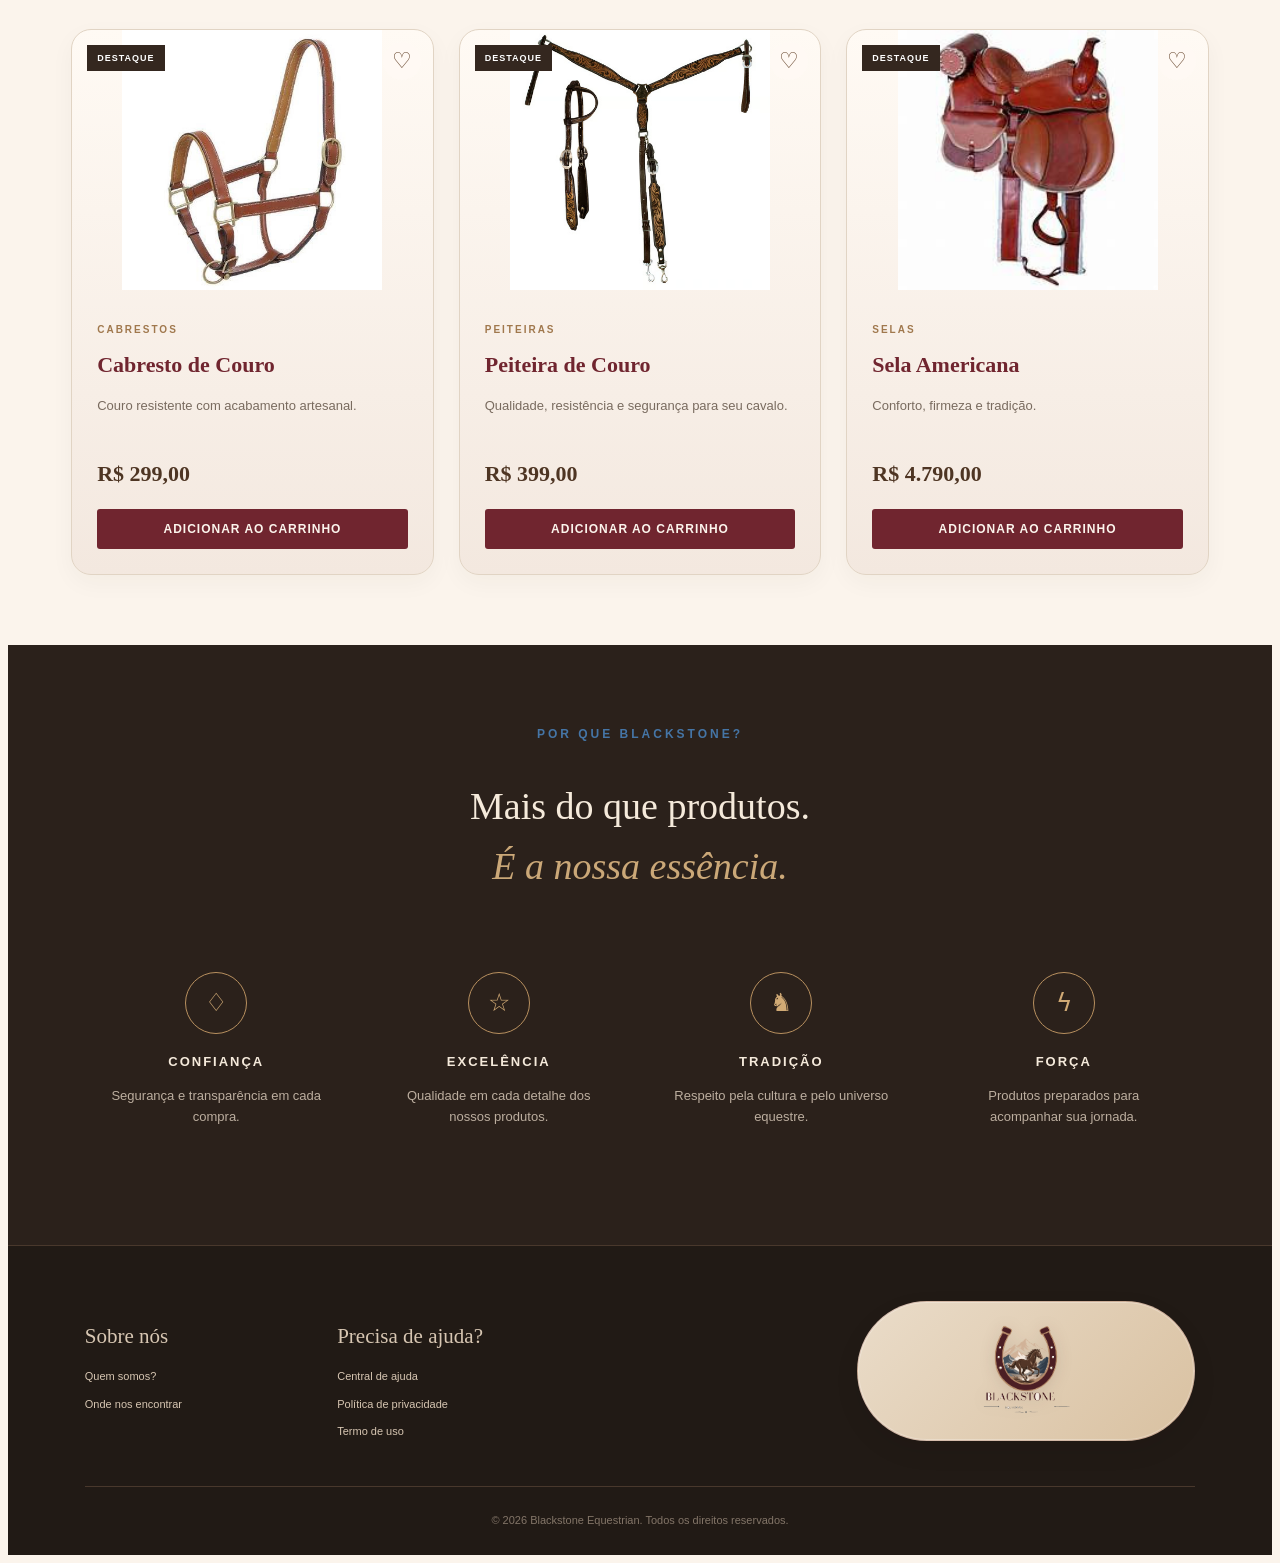
==== commit 830d3f76: "adição de ícones" ====
--- a/index.html
+++ b/index.html
@@ -102,7 +102,7 @@
       <nav class="menu" aria-label="Navegação principal">
         <a href="#inicio">Início</a>
         <a href="#cavalos">Cavalos</a>
-        <a href="#cabrestos">Cabrestos</a>
+        <a href="cabrestos.html">Cabrestos</a>
         <a href="#lacos">Laços</a>
         <a href="#peiteiras">Peiteiras</a>
         <a href="#sela">Sela</a>
@@ -200,19 +200,25 @@
 
           <div class="categorias">
             <a href="#cavalos" class="categoria">
-              <div class="categoria-icone">🐎</div>
+              <div class="categoria-icone">
+                <img src="./assets/img/fotosDoSite/images.jpeg.cavalo_simbolo.png" width="32px">
+              </div>
               <h3>Cavalos</h3>
               <p>Cavalos selecionados</p>
             </a>
 
             <a href="#cabrestos" class="categoria">
-              <div class="categoria-icone">♞</div>
+              <div class="categoria-icone">
+                <img src="./assets/img/fotosDoSite/Sem título-1.png" width="32px">
+              </div>
               <h3>Cabrestos</h3>
               <p>Segurança e conforto</p>
             </a>
 
             <a href="#lacos" class="categoria">
-              <div class="categoria-icone">〰</div>
+              <div class="categoria-icone"> 
+                <img src="./assets/img/fotosDoSite/corda.jpeg.icone.png" width="32px">
+              </div>
               <h3>Laços</h3>
               <p>Tradição e qualidade</p>
             </a>
@@ -224,7 +230,9 @@
             </a>
 
             <a href="#sela" class="categoria">
-              <div class="categoria-icone">🐴</div>
+              <div class="categoria-icone">
+                <img src="./assets/img/fotosDoSite/cela.jpeg.icone.png" width="32px">
+              </div>
               <h3>Sela</h3>
               <p>Conforto e equilíbrio</p>
             </a>
@@ -360,434 +368,9 @@
         </section>
       </section>
 
-      <section id="cavalos" class="pagina pagina-categoria">
-        <div class="cabecalho-pagina">
-          <span>NOSSA SELEÇÃO</span>
-          <h1>Cavalos</h1>
-          <p>Cavalos selecionados para diferentes estilos e necessidades.</p>
-        </div>
-
-        <div class="conteudo">
-          <div class="produtos">
-            <article class="produto">
-              <div class="produto-imagem"></div>
-              <div class="produto-info">
-                <span class="categoria-produto">QUARTO DE MILHA</span>
-                <h3>Quarto de Milha</h3>
-                <p>Excelente linhagem e ótimo desempenho.</p>
-                <strong class="preco">R$ 45.000,00</strong>
-                <button
-                  class="botao"
-                  onclick="adicionarCarrinho('Quarto de Milha', 'R$ 45.000,00')"
-                >
-                  COMPRAR
-                </button>
-              </div>
-            </article>
-
-            <article class="produto">
-              <div class="produto-imagem"></div>
-              <div class="produto-info">
-                <span class="categoria-produto">MANGALARGA</span>
-                <h3>Mangalarga Marchador</h3>
-                <p>Elegância, resistência e tradição.</p>
-                <strong class="preco">R$ 32.000,00</strong>
-                <button
-                  class="botao"
-                  onclick="
-                    adicionarCarrinho('Mangalarga Marchador', 'R$ 32.000,00')
-                  "
-                >
-                  COMPRAR
-                </button>
-              </div>
-            </article>
-
-            <article class="produto">
-              <div class="produto-imagem"></div>
-              <div class="produto-info">
-                <span class="categoria-produto">CRIOULO</span>
-                <h3>Crioulo</h3>
-                <p>Força, docilidade e adaptação.</p>
-                <strong class="preco">R$ 28.000,00</strong>
-                <button
-                  class="botao"
-                  onclick="adicionarCarrinho('Crioulo', 'R$ 28.000,00')"
-                >
-                  COMPRAR
-                </button>
-              </div>
-            </article>
-          </div>
-        </div>
-      </section>
-
-      <section id="cabrestos" class="pagina pagina-categoria">
-        <div class="cabecalho-pagina">
-          <span>ACESSÓRIOS</span>
-          <h1>Cabrestos</h1>
-          <p>Segurança, conforto e controle.</p>
-        </div>
-
-        <div class="conteudo">
-          <div class="produtos">
-            <article class="produto">
-              <div class="produto-imagem"></div>
-              <div class="produto-info">
-                <h3>Cabresto de Couro</h3>
-                <p>Couro resistente e acabamento artesanal.</p>
-                <strong class="preco">R$ 299,00</strong>
-                <button
-                  class="botao"
-                  onclick="adicionarCarrinho('Cabresto de Couro', 'R$ 299,00')"
-                >
-                  COMPRAR
-                </button>
-              </div>
-            </article>
-
-            <article class="produto">
-              <div class="produto-imagem"></div>
-              <div class="produto-info">
-                <h3>Cabresto de Nylon</h3>
-                <p>Leve, resistente e confortável.</p>
-                <strong class="preco">R$ 149,00</strong>
-                <button
-                  class="botao"
-                  onclick="adicionarCarrinho('Cabresto de Nylon', 'R$ 149,00')"
-                >
-                  COMPRAR
-                </button>
-              </div>
-            </article>
-
-            <article class="produto">
-              <div class="produto-imagem"></div>
-              <div class="produto-info">
-                <h3>Cabresto Soft</h3>
-                <p>Conforto para o uso diário.</p>
-                <strong class="preco">R$ 219,00</strong>
-                <button
-                  class="botao"
-                  onclick="adicionarCarrinho('Cabresto Soft', 'R$ 219,00')"
-                >
-                  COMPRAR
-                </button>
-              </div>
-            </article>
-          </div>
-        </div>
-      </section>
-
-      <section id="lacos" class="pagina pagina-categoria">
-        <div class="cabecalho-pagina">
-          <span>ACESSÓRIOS</span>
-          <h1>Laços</h1>
-          <p>Tradição e qualidade em cada detalhe.</p>
-        </div>
-
-        <div class="conteudo">
-          <div class="produtos">
-            <article class="produto">
-              <div class="produto-imagem"></div>
-              <div class="produto-info">
-                <h3>Laço de Seda</h3>
-                <p>Trançado tradicional e acabamento refinado.</p>
-                <strong class="preco">R$ 149,00</strong>
-                <button
-                  class="botao"
-                  onclick="adicionarCarrinho('Laço de Seda', 'R$ 149,00')"
-                >
-                  COMPRAR
-                </button>
-              </div>
-            </article>
-
-            <article class="produto">
-              <div class="produto-imagem"></div>
-              <div class="produto-info">
-                <h3>Laço de Corda</h3>
-                <p>Resistente para treino e manejo.</p>
-                <strong class="preco">R$ 119,00</strong>
-                <button
-                  class="botao"
-                  onclick="adicionarCarrinho('Laço de Corda', 'R$ 119,00')"
-                >
-                  COMPRAR
-                </button>
-              </div>
-            </article>
-
-            <article class="produto">
-              <div class="produto-imagem"></div>
-              <div class="produto-info">
-                <h3>Laço de Competição</h3>
-                <p>Precisão e desempenho para provas.</p>
-                <strong class="preco">R$ 189,00</strong>
-                <button
-                  class="botao"
-                  onclick="adicionarCarrinho('Laço de Competição', 'R$ 189,00')"
-                >
-                  COMPRAR
-                </button>
-              </div>
-            </article>
-          </div>
-        </div>
-      </section>
-
-      <section id="peiteiras" class="pagina pagina-categoria">
-        <div class="cabecalho-pagina">
-          <span>ACESSÓRIOS</span>
-          <h1>Peiteiras</h1>
-          <p>Proteção, conforto e desempenho.</p>
-        </div>
-
-        <div class="conteudo">
-          <div class="produtos">
-            <article class="produto">
-              <div class="produto-imagem"></div>
-              <div class="produto-info">
-                <h3>Peiteira de Couro</h3>
-                <p>Couro firme e acabamento artesanal.</p>
-                <strong class="preco">R$ 399,00</strong>
-                <button
-                  class="botao"
-                  onclick="adicionarCarrinho('Peiteira de Couro', 'R$ 399,00')"
-                >
-                  COMPRAR
-                </button>
-              </div>
-            </article>
-
-            <article class="produto">
-              <div class="produto-imagem"></div>
-              <div class="produto-info">
-                <h3>Peiteira de Nylon</h3>
-                <p>Resistente e leve.</p>
-                <strong class="preco">R$ 259,00</strong>
-                <button
-                  class="botao"
-                  onclick="adicionarCarrinho('Peiteira de Nylon', 'R$ 259,00')"
-                >
-                  COMPRAR
-                </button>
-              </div>
-            </article>
-
-            <article class="produto">
-              <div class="produto-imagem"></div>
-              <div class="produto-info">
-                <h3>Peiteira Ajustável</h3>
-                <p>Regulagem prática e segura.</p>
-                <strong class="preco">R$ 279,00</strong>
-                <button
-                  class="botao"
-                  onclick="adicionarCarrinho('Peiteira Ajustável', 'R$ 279,00')"
-                >
-                  COMPRAR
-                </button>
-              </div>
-            </article>
-          </div>
-        </div>
-      </section>
-
-      <section id="sela" class="pagina pagina-categoria">
-        <div class="cabecalho-pagina">
-          <span>EQUIPAMENTOS</span>
-          <h1>Selas</h1>
-          <p>Conforto, equilíbrio e performance.</p>
-        </div>
-
-        <div class="conteudo">
-          <div class="produtos">
-            <article class="produto">
-              <div class="produto-imagem"></div>
-              <div class="produto-info">
-                <h3>Sela Americana</h3>
-                <p>Conforto, firmeza e tradição.</p>
-                <strong class="preco">R$ 4.790,00</strong>
-                <button
-                  class="botao"
-                  onclick="adicionarCarrinho('Sela Americana', 'R$ 4.790,00')"
-                >
-                  COMPRAR
-                </button>
-              </div>
-            </article>
-
-            <article class="produto">
-              <div class="produto-imagem"></div>
-              <div class="produto-info">
-                <h3>Sela Tambor</h3>
-                <p>Leveza e estabilidade para velocidade.</p>
-                <strong class="preco">R$ 3.990,00</strong>
-                <button
-                  class="botao"
-                  onclick="adicionarCarrinho('Sela Tambor', 'R$ 3.990,00')"
-                >
-                  COMPRAR
-                </button>
-              </div>
-            </article>
-
-            <article class="produto">
-              <div class="produto-imagem"></div>
-              <div class="produto-info">
-                <h3>Sela de Passeio</h3>
-                <p>Conforto para longas cavalgadas.</p>
-                <strong class="preco">R$ 2.390,00</strong>
-                <button
-                  class="botao"
-                  onclick="adicionarCarrinho('Sela de Passeio', 'R$ 2.390,00')"
-                >
-                  COMPRAR
-                </button>
-              </div>
-            </article>
-          </div>
-        </div>
-      </section>
-
-      <section id="compra" class="pagina">
-        <div class="cabecalho-pagina">
-          <span>SEU PEDIDO</span>
-          <h1>Finalizar compra</h1>
-          <p>Confira seus produtos e seus dados.</p>
-        </div>
-
-        <div class="checkout">
-          <div class="formulario">
-            <h2>Dados de entrega</h2>
-
-            <label for="nomeCompra">Nome completo</label>
-            <input type="text" id="nomeCompra" placeholder="Digite seu nome" />
-
-            <label for="emailCompra">E-mail</label>
-            <input type="email" id="emailCompra" placeholder="voce@email.com" />
-
-            <label for="telefoneCompra">Telefone</label>
-            <input
-              type="tel"
-              id="telefoneCompra"
-              placeholder="(00) 00000-0000"
-            />
-
-            <label for="enderecoCompra">Endereço</label>
-            <input
-              type="text"
-              id="enderecoCompra"
-              placeholder="Rua, número e complemento"
-            />
-
-            <label for="cidadeCompra">Cidade</label>
-            <input type="text" id="cidadeCompra" placeholder="Sua cidade" />
-
-            <label for="cepCompra">CEP</label>
-            <input type="text" id="cepCompra" placeholder="00000-000" />
-
-            <h2>Pagamento</h2>
-
-            <label for="pagamento">Forma de pagamento</label>
-            <select id="pagamento">
-              <option value="cartao">Cartão de crédito</option>
-              <option value="pix">PIX</option>
-              <option value="boleto">Boleto</option>
-            </select>
-          </div>
-
-          <div class="resumo">
-            <h2>Resumo do pedido</h2>
-            <div id="resumoCarrinho">
-              <p>Seu carrinho está vazio.</p>
-            </div>
-
-            <div class="total">
-              <span>Total</span>
-              <strong id="totalCompra">R$ 0,00</strong>
-            </div>
-
-            <button type="button" class="botao" onclick="finalizarCompra()">
-              FINALIZAR COMPRA
-            </button>
-
-            <button
-              type="button"
-              class="botao botao-secundario"
-              onclick="limparCarrinho()"
-            >
-              LIMPAR CARRINHO
-            </button>
-          </div>
-        </div>
-      </section>
-
-      <section id="conta" class="pagina">
-        <div class="cabecalho-pagina">
-          <span>BLACKSTONE EQUESTRIAN</span>
-          <h1>Criar conta</h1>
-          <p>Crie sua conta para acompanhar seus pedidos.</p>
-        </div>
-
-        <div class="conta-container">
-          <div class="formulario">
-            <h2>Seus dados</h2>
-
-            <label for="nomeConta">Nome completo *</label>
-            <input type="text" id="nomeConta" placeholder="Digite seu nome" />
-
-            <label for="emailConta">E-mail *</label>
-            <input
-              type="email"
-              id="emailConta"
-              placeholder="Digite seu e-mail"
-            />
-
-            <label for="telefoneConta">Telefone</label>
-            <input
-              type="tel"
-              id="telefoneConta"
-              placeholder="(00) 00000-0000"
-            />
-
-            <label for="senhaConta">Senha *</label>
-            <input
-              type="password"
-              id="senhaConta"
-              placeholder="Crie uma senha"
-            />
-
-            <label for="confirmarSenha">Confirmar senha *</label>
-            <input
-              type="password"
-              id="confirmarSenha"
-              placeholder="Digite a senha novamente"
-            />
-
-            <div class="checkbox">
-              <input type="checkbox" id="termos" />
-              <label for="termos">Aceito os termos de uso.</label>
-            </div>
-
-            <button type="button" class="botao" onclick="criarConta()">
-              CRIAR CONTA
-            </button>
-          </div>
-
-          <div class="conta-info">
-            <span>BEM-VINDO À BLACKSTONE</span>
-            <h2>
-              Faça parte da nossa
-              <em>jornada equestre.</em>
-            </h2>
-            <p>
-              Tenha acesso aos seus pedidos, favoritos e novidades da
-              Blackstone.
-            </p>
-          </div>
-        </div>
-      </section>
+      
+
+      
     </main>
 
     <footer class="rodape">
